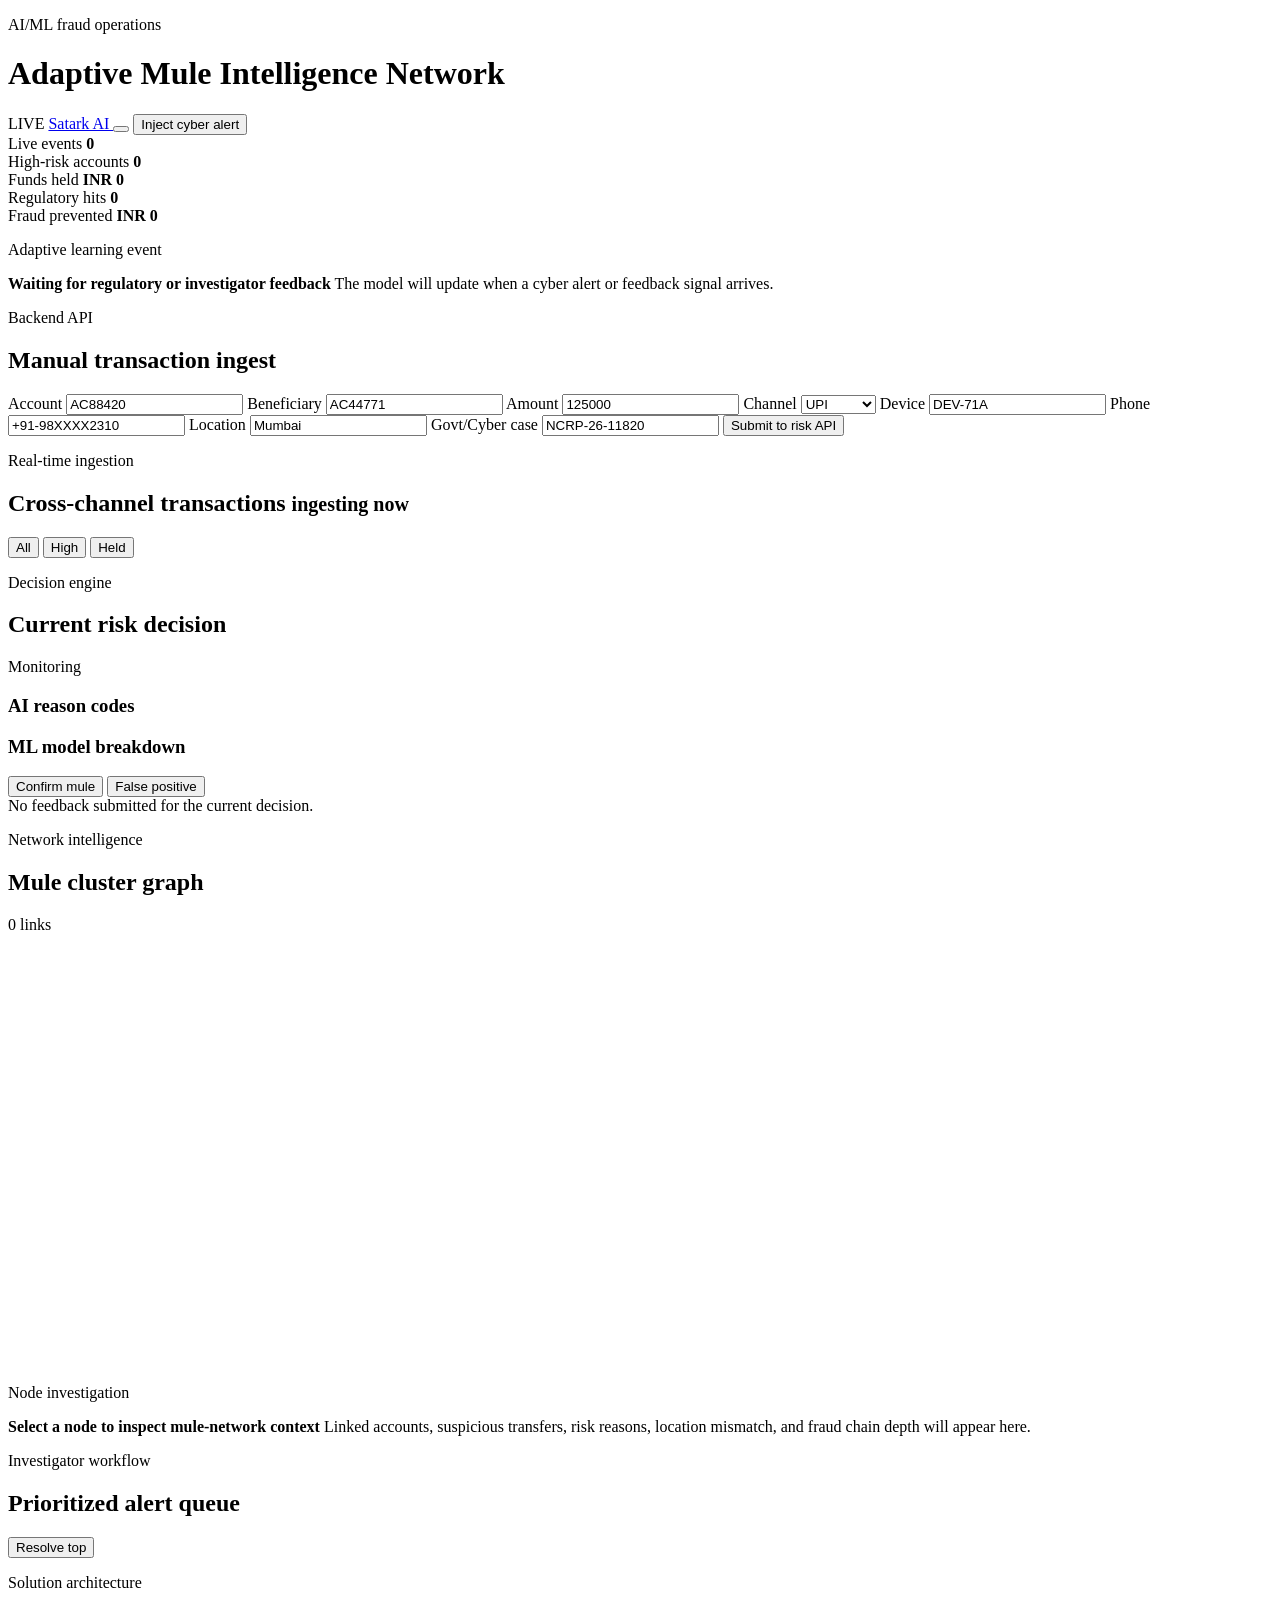
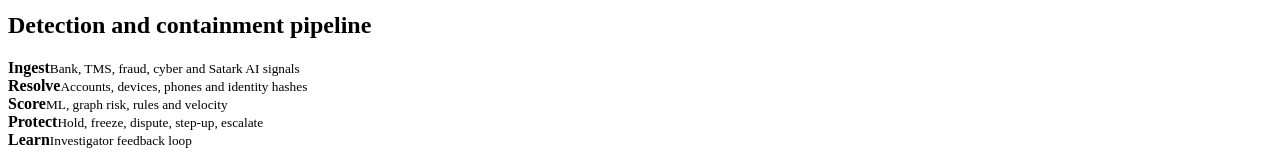
==== frontend/index.html @ d5ab748f "chatbot widget change" ====
<!doctype html>
<html lang="en">
  <head>
    <meta charset="utf-8" />
    <meta name="viewport" content="width=device-width, initial-scale=1" />
    <title>Adaptive Mule Intelligence Network</title>
    <link rel="stylesheet" href="styles.css" />
  </head>
  <body>
    <header class="app-header">
      <div>
        <p class="eyebrow">AI/ML fraud operations</p>
        <h1>Adaptive Mule Intelligence Network</h1>
      </div>
      <div class="header-actions">
        <span class="live-pill"><i></i>LIVE</span>
        <a class="text-button" href="selfcheck.html">
          <span data-icon="shield"></span>
          Satark AI
        </a>
        <button id="pauseStream" class="icon-button" title="Pause stream" aria-label="Pause stream">
          <span data-icon="pause"></span>
        </button>
        <button id="seedIncident" class="primary-button">
          <span data-icon="zap"></span>
          Inject cyber alert
        </button>
      </div>
    </header>

    <main class="workspace">
      <section class="metrics-strip" aria-label="Risk metrics">
        <article class="risk-card safe">
          <span>Live events</span>
          <strong id="metricEvents">0</strong>
        </article>
        <article class="risk-card review">
          <span>High-risk accounts</span>
          <strong id="metricAccounts">0</strong>
        </article>
        <article class="risk-card freeze">
          <span>Funds held</span>
          <strong id="metricHeld">INR 0</strong>
        </article>
        <article class="risk-card freeze">
          <span>Regulatory hits</span>
          <strong id="metricRegHits">0</strong>
        </article>
        <article class="risk-card prevented">
          <span>Fraud prevented</span>
          <strong id="metricPrevented">INR 0</strong>
        </article>
      </section>

      <section class="adaptive-ticker" aria-live="polite">
        <div class="pulse-dot"></div>
        <div>
          <p class="eyebrow">Adaptive learning event</p>
          <strong id="learningTitle">Waiting for regulatory or investigator feedback</strong>
          <span id="learningDetail">The model will update when a cyber alert or feedback signal arrives.</span>
        </div>
      </section>

      <section class="operations-grid">
        <div class="panel ingest-panel">
          <div class="panel-heading">
            <div>
              <p class="eyebrow">Backend API</p>
              <h2>Manual transaction ingest</h2>
            </div>
          </div>
          <form id="ingestForm" class="ingest-form">
            <label>
              Account
              <input name="account" value="AC88420" required />
            </label>
            <label>
              Beneficiary
              <input name="beneficiary" value="AC44771" required />
            </label>
            <label>
              Amount
              <input name="amount" type="number" min="1" value="125000" required />
            </label>
            <label>
              Channel
              <select name="channel">
                <option>UPI</option>
                <option>IMPS</option>
                <option>NEFT</option>
                <option>RTGS</option>
                <option>CARD</option>
                <option>WALLET</option>
              </select>
            </label>
            <label>
              Device
              <input name="device" value="DEV-71A" required />
            </label>
            <label>
              Phone
              <input name="phone" value="+91-98XXXX2310" required />
            </label>
            <label>
              Location
              <input name="location" value="Mumbai" required />
            </label>
            <label>
              Govt/Cyber case
              <input name="caseId" value="NCRP-26-11820" />
            </label>
            <button class="primary-button" type="submit">
              <span data-icon="database"></span>
              Submit to risk API
            </button>
          </form>
        </div>

        <div class="panel stream-panel">
          <div class="panel-heading">
            <div>
              <p class="eyebrow">Real-time ingestion</p>
              <h2>Cross-channel transactions <small id="feedPulse">ingesting now</small></h2>
            </div>
            <div class="segmented" role="tablist" aria-label="Event filters">
              <button class="active" data-filter="all">All</button>
              <button data-filter="high">High</button>
              <button data-filter="held">Held</button>
            </div>
          </div>
          <div id="transactionList" class="transaction-list" aria-live="polite"></div>
        </div>

        <div class="panel risk-panel">
          <div class="panel-heading">
            <div>
              <p class="eyebrow">Decision engine</p>
              <h2>Current risk decision</h2>
            </div>
            <span id="decisionBadge" class="status-badge neutral">Monitoring</span>
          </div>
          <div id="decisionDetail" class="decision-detail"></div>
          <div class="reason-box">
            <h3>AI reason codes</h3>
            <ul id="reasonCodes"></ul>
          </div>
          <div class="reason-box">
            <h3>ML model breakdown</h3>
            <div id="modelBreakdown" class="model-breakdown"></div>
          </div>
          <div class="feedback-actions">
            <button id="confirmMule" class="text-button">
              <span data-icon="check"></span>
              Confirm mule
            </button>
            <button id="falsePositive" class="text-button">False positive</button>
          </div>
          <div id="feedbackStatus" class="feedback-status" aria-live="polite">No feedback submitted for the current decision.</div>
        </div>

        <div class="panel graph-panel">
          <div class="panel-heading">
            <div>
              <p class="eyebrow">Network intelligence</p>
              <h2>Mule cluster graph</h2>
            </div>
            <span id="clusterCount" class="status-badge">0 links</span>
          </div>
          <canvas id="networkCanvas" width="720" height="430" aria-label="Mule account graph"></canvas>
          <div id="graphTooltip" class="graph-tooltip" hidden></div>
          <div id="graphInspector" class="graph-inspector">
            <p class="eyebrow">Node investigation</p>
            <strong>Select a node to inspect mule-network context</strong>
            <span>Linked accounts, suspicious transfers, risk reasons, location mismatch, and fraud chain depth will appear here.</span>
          </div>
        </div>

        <div class="panel queue-panel">
          <div class="panel-heading">
            <div>
              <p class="eyebrow">Investigator workflow</p>
              <h2>Prioritized alert queue</h2>
            </div>
            <button id="resolveTop" class="text-button">
              <span data-icon="check"></span>
              Resolve top
            </button>
          </div>
          <div id="alertQueue" class="alert-queue"></div>
        </div>
      </section>

      <section class="panel architecture-panel">
        <div class="panel-heading">
          <div>
            <p class="eyebrow">Solution architecture</p>
            <h2>Detection and containment pipeline</h2>
          </div>
        </div>
          <div class="pipeline">
          <div><span data-icon="database"></span><strong>Ingest</strong><small>Bank, TMS, fraud, cyber and Satark AI signals</small></div>
          <div><span data-icon="link"></span><strong>Resolve</strong><small>Accounts, devices, phones and identity hashes</small></div>
          <div><span data-icon="activity"></span><strong>Score</strong><small>ML, graph risk, rules and velocity</small></div>
          <div><span data-icon="shield"></span><strong>Protect</strong><small>Hold, freeze, dispute, step-up, escalate</small></div>
          <div><span data-icon="refresh"></span><strong>Learn</strong><small>Investigator feedback loop</small></div>
        </div>
      </section>
    </main>

    <script src="app.js"></script>
    <!-- InsightBot Widget -->
<script src="https://insightbot.insightfultechnologies.com/widget.js"
  data-bot-id="1bf6ba675374ac9b90f389fc226d36a58d6cc7051ad54cf0f70125125778a4b3"
  data-color="hsl(199 89% 48%)"
  data-position="bottom-right"
  async>
</script>
  </body>
</html>
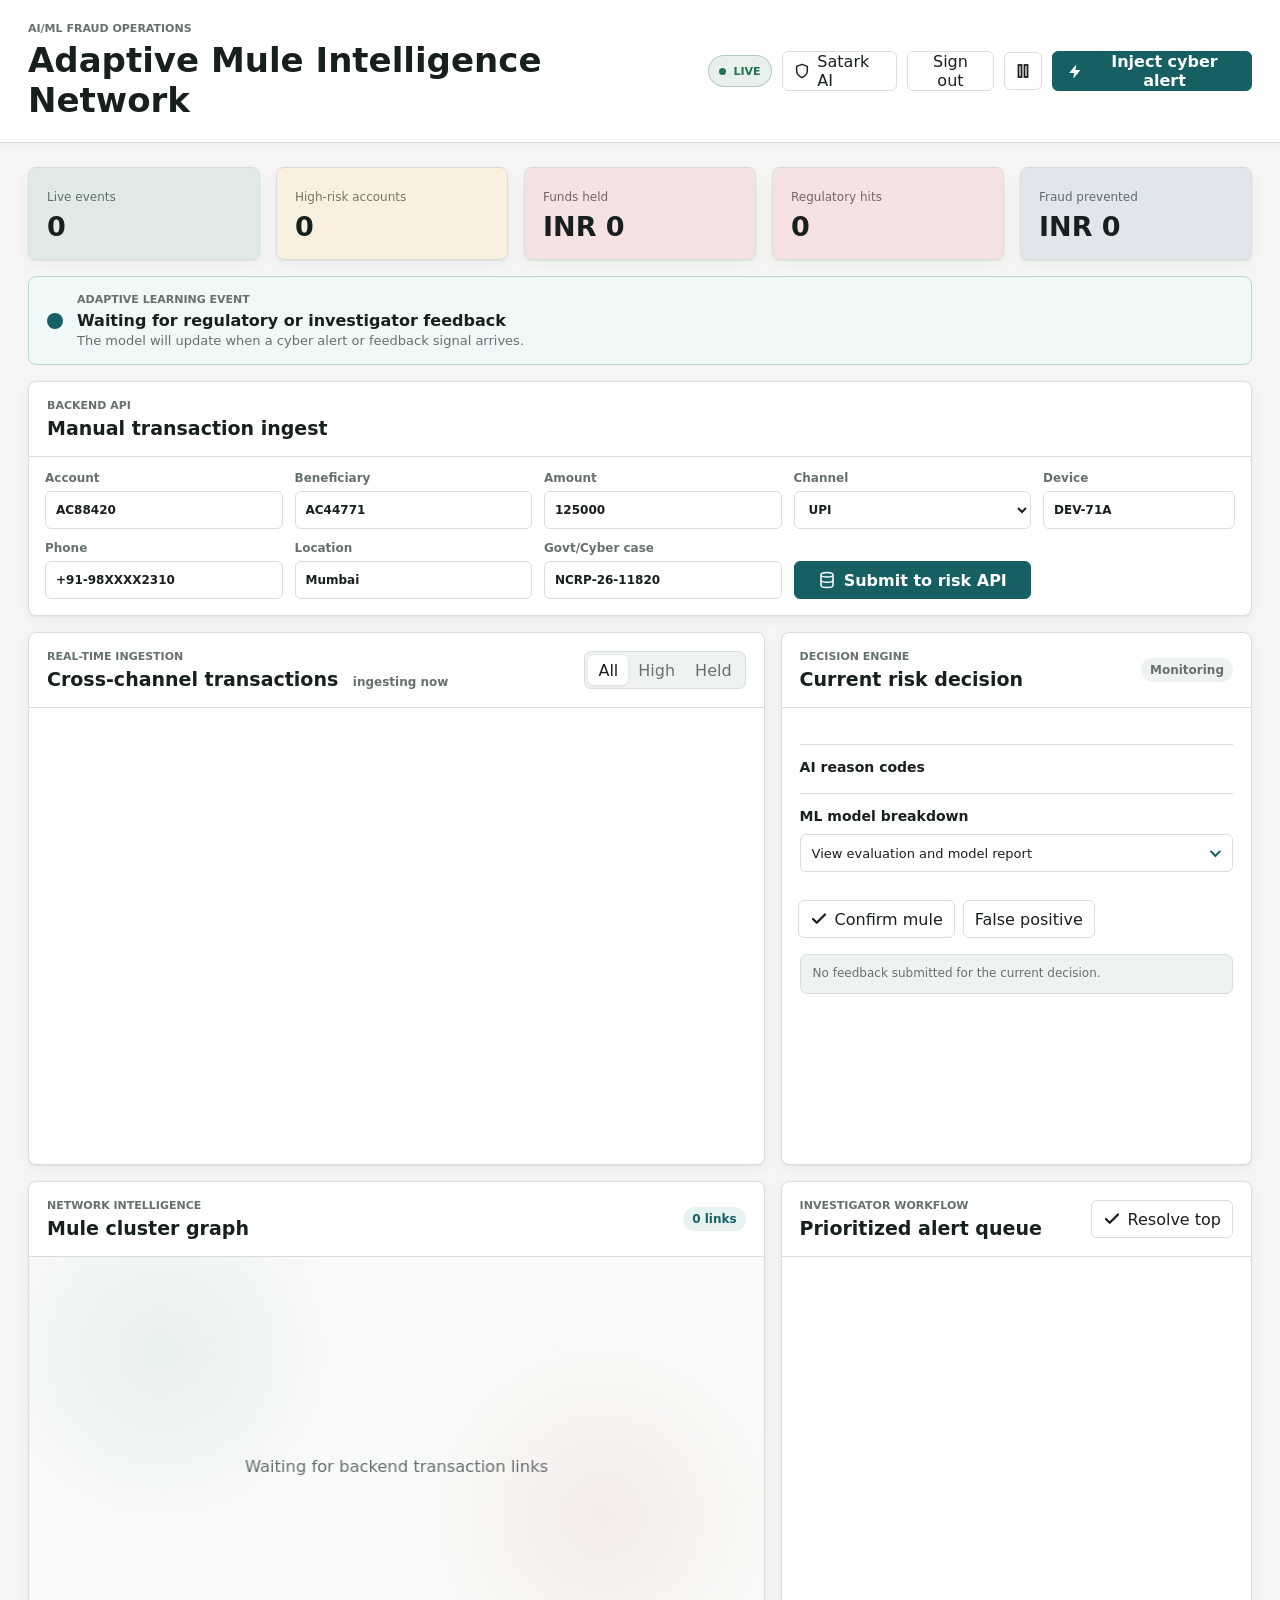
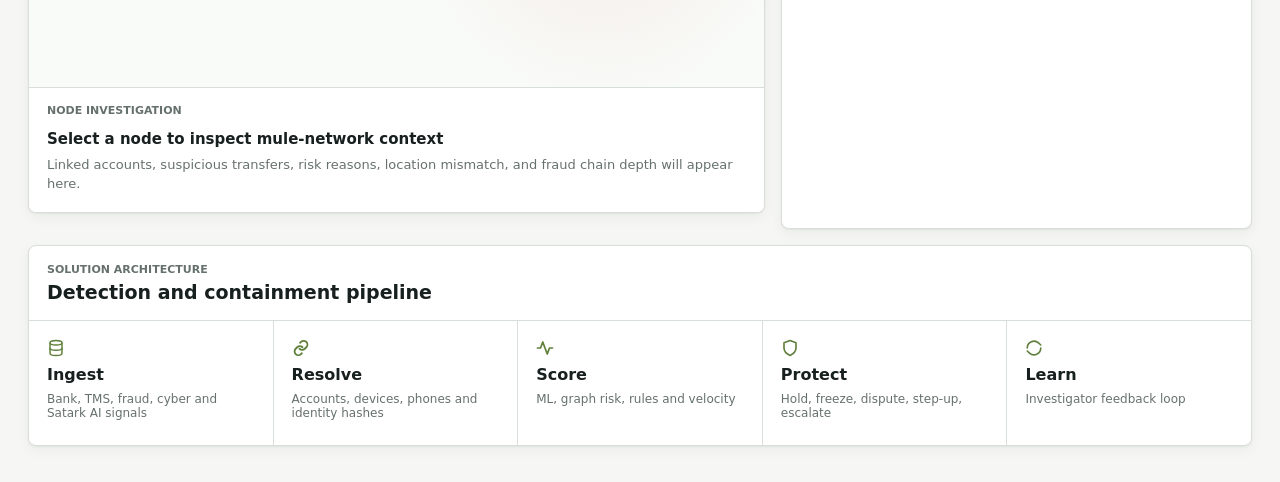
==== commit cddc62f3: "Commit backend and frontend changes" ====
--- a/frontend/index.html
+++ b/frontend/index.html
@@ -18,6 +18,7 @@
           <span data-icon="shield"></span>
           Satark AI
         </a>
+        <button id="signOut" class="text-button" type="button">Sign out</button>
         <button id="pauseStream" class="icon-button" title="Pause stream" aria-label="Pause stream">
           <span data-icon="pause"></span>
         </button>
@@ -146,6 +147,13 @@
           </div>
           <div class="reason-box">
             <h3>ML model breakdown</h3>
+            <details id="modelReportDetails" class="model-report-details">
+              <summary>
+                <span>View evaluation and model report</span>
+                <span class="model-report-caret" aria-hidden="true"></span>
+              </summary>
+              <div id="modelReportContent" class="model-report-content" aria-live="polite"></div>
+            </details>
             <div id="modelBreakdown" class="model-breakdown"></div>
           </div>
           <div class="feedback-actions">
--- a/frontend/styles.css
+++ b/frontend/styles.css
@@ -0,0 +1,2842 @@
+:root {
+  color-scheme: light;
+  --bg: #f6f7f4;
+  --surface: #ffffff;
+  --surface-soft: #eef3f0;
+  --ink: #18201f;
+  --muted: #66716d;
+  --line: #d8ded9;
+  --brand: #166064;
+  --brand-2: #5f7f3b;
+  --danger: #b73535;
+  --danger-strong: #a92828;
+  --warning: #b36b16;
+  --success: #24714d;
+  --hold: #2c4f7f;
+  --shadow-sm: 0 1px 2px rgba(24, 32, 31, 0.06), 0 4px 14px rgba(24, 32, 31, 0.05);
+  --shadow-md: 0 3px 8px rgba(24, 32, 31, 0.08), 0 12px 28px rgba(24, 32, 31, 0.07);
+  --space: 16px;
+  font-family: Inter, ui-sans-serif, system-ui, -apple-system, BlinkMacSystemFont, "Segoe UI", sans-serif;
+}
+
+* {
+  box-sizing: border-box;
+}
+
+body {
+  margin: 0;
+  min-height: 100vh;
+  background: var(--bg);
+  color: var(--ink);
+}
+
+button {
+  font: inherit;
+}
+
+a {
+  text-decoration: none;
+}
+
+.app-header {
+  display: flex;
+  align-items: center;
+  justify-content: space-between;
+  gap: 20px;
+  padding: 22px 28px;
+  border-bottom: 1px solid var(--line);
+  background: rgba(255, 255, 255, 0.92);
+  box-shadow: 0 1px 10px rgba(24, 32, 31, 0.04);
+  position: sticky;
+  top: 0;
+  z-index: 10;
+}
+
+.eyebrow {
+  margin: 0 0 5px;
+  color: var(--muted);
+  font-size: 11px;
+  font-weight: 700;
+  letter-spacing: 0;
+  text-transform: uppercase;
+}
+
+h1,
+h2,
+h3 {
+  margin: 0;
+  letter-spacing: 0;
+}
+
+h1 {
+  font-size: clamp(24px, 4vw, 34px);
+}
+
+h2 {
+  font-size: 19px;
+  font-weight: 800;
+}
+
+h2 small {
+  color: var(--muted);
+  font-size: 12px;
+  font-weight: 700;
+  margin-left: 8px;
+}
+
+h3 {
+  font-size: 14px;
+}
+
+.header-actions,
+.panel-heading,
+.segmented,
+.text-button,
+.primary-button {
+  display: flex;
+  align-items: center;
+}
+
+.header-actions {
+  gap: 10px;
+}
+
+.live-pill {
+  display: inline-flex;
+  align-items: center;
+  gap: 7px;
+  min-height: 32px;
+  border: 1px solid rgba(36, 113, 77, 0.28);
+  border-radius: 999px;
+  padding: 0 10px;
+  color: var(--success);
+  background: rgba(36, 113, 77, 0.1);
+  font-size: 11px;
+  font-weight: 900;
+}
+
+.live-pill i {
+  width: 7px;
+  height: 7px;
+  border-radius: 50%;
+  background: var(--success);
+  box-shadow: 0 0 0 0 rgba(36, 113, 77, 0.45);
+  animation: liveBlink 1.25s ease-out infinite;
+}
+
+.primary-button,
+.text-button,
+.icon-button,
+.segmented button {
+  border: 1px solid var(--line);
+  background: var(--surface);
+  color: var(--ink);
+  border-radius: 6px;
+  min-height: 38px;
+  cursor: pointer;
+}
+
+.primary-button {
+  gap: 8px;
+  padding: 0 14px;
+  background: var(--brand);
+  border-color: var(--brand);
+  color: #fff;
+  font-weight: 700;
+}
+
+.text-button {
+  gap: 7px;
+  padding: 0 11px;
+}
+
+.model-report-details {
+  margin: 10px 0;
+}
+
+.model-report-details summary {
+  display: flex;
+  align-items: center;
+  justify-content: space-between;
+  min-height: 38px;
+  padding: 0 11px;
+  color: var(--ink);
+  border: 1px solid var(--line);
+  border-radius: 6px;
+  background: var(--surface);
+  cursor: pointer;
+  font-size: 13px;
+  list-style: none;
+}
+
+.model-report-details summary::-webkit-details-marker {
+  display: none;
+}
+
+.model-report-details[open] summary {
+  border-color: rgba(22, 96, 100, 0.4);
+  background: var(--surface-soft);
+}
+
+.model-report-caret {
+  width: 8px;
+  height: 8px;
+  margin-right: 3px;
+  border-right: 2px solid var(--brand);
+  border-bottom: 2px solid var(--brand);
+  transform: rotate(45deg) translateY(-2px);
+  transition: transform 160ms ease;
+}
+
+.model-report-details[open] .model-report-caret {
+  transform: rotate(225deg) translate(-2px, -2px);
+}
+
+.model-report-content {
+  padding: 12px;
+  color: var(--muted);
+  border: 1px solid var(--line);
+  border-top: 0;
+  border-radius: 0 0 6px 6px;
+  background: #fbfcfb;
+  font-size: 12px;
+  line-height: 1.5;
+}
+
+.model-report-content p {
+  margin: 10px 0 0;
+}
+
+.model-report-content p:first-child {
+  margin-top: 0;
+}
+
+.model-report-metrics {
+  display: grid;
+  grid-template-columns: repeat(4, minmax(0, 1fr));
+  gap: 8px;
+}
+
+.model-report-metrics div {
+  padding: 8px;
+  border: 1px solid var(--line);
+  border-radius: 5px;
+  background: var(--surface);
+}
+
+.model-report-metrics span,
+.model-report-metrics strong {
+  display: block;
+}
+
+.model-report-metrics span {
+  color: var(--muted);
+  font-size: 10px;
+}
+
+.model-report-metrics strong {
+  margin-top: 3px;
+  color: var(--ink);
+  font-size: 14px;
+}
+
+.model-report-note {
+  color: #805d24;
+}
+
+.icon-button {
+  width: 40px;
+  display: grid;
+  place-items: center;
+}
+
+[data-icon] {
+  width: 18px;
+  height: 18px;
+  display: inline-block;
+  background: currentColor;
+  mask-size: contain;
+  mask-repeat: no-repeat;
+  mask-position: center;
+}
+
+[data-icon="pause"] { mask-image: url("data:image/svg+xml,%3Csvg xmlns='http://www.w3.org/2000/svg' viewBox='0 0 24 24' fill='none' stroke='black' stroke-width='2.4' stroke-linecap='round'%3E%3Crect x='6' y='4' width='4' height='16'/%3E%3Crect x='14' y='4' width='4' height='16'/%3E%3C/svg%3E"); }
+[data-icon="play"] { mask-image: url("data:image/svg+xml,%3Csvg xmlns='http://www.w3.org/2000/svg' viewBox='0 0 24 24' fill='black'%3E%3Cpath d='M8 5v14l11-7z'/%3E%3C/svg%3E"); }
+[data-icon="zap"] { mask-image: url("data:image/svg+xml,%3Csvg xmlns='http://www.w3.org/2000/svg' viewBox='0 0 24 24' fill='black'%3E%3Cpath d='M13 2 3 14h7l-1 8 10-12h-7z'/%3E%3C/svg%3E"); }
+[data-icon="check"] { mask-image: url("data:image/svg+xml,%3Csvg xmlns='http://www.w3.org/2000/svg' viewBox='0 0 24 24' fill='none' stroke='black' stroke-width='3' stroke-linecap='round' stroke-linejoin='round'%3E%3Cpath d='m20 6-11 11-5-5'/%3E%3C/svg%3E"); }
+[data-icon="database"] { mask-image: url("data:image/svg+xml,%3Csvg xmlns='http://www.w3.org/2000/svg' viewBox='0 0 24 24' fill='none' stroke='black' stroke-width='2'%3E%3Cellipse cx='12' cy='5' rx='8' ry='3'/%3E%3Cpath d='M4 5v14c0 1.7 3.6 3 8 3s8-1.3 8-3V5'/%3E%3Cpath d='M4 12c0 1.7 3.6 3 8 3s8-1.3 8-3'/%3E%3C/svg%3E"); }
+[data-icon="link"] { mask-image: url("data:image/svg+xml,%3Csvg xmlns='http://www.w3.org/2000/svg' viewBox='0 0 24 24' fill='none' stroke='black' stroke-width='2.4' stroke-linecap='round'%3E%3Cpath d='M10 13a5 5 0 0 0 7.1 0l2-2a5 5 0 0 0-7.1-7.1l-1.1 1.1'/%3E%3Cpath d='M14 11a5 5 0 0 0-7.1 0l-2 2A5 5 0 0 0 12 20.1l1.1-1.1'/%3E%3C/svg%3E"); }
+[data-icon="activity"] { mask-image: url("data:image/svg+xml,%3Csvg xmlns='http://www.w3.org/2000/svg' viewBox='0 0 24 24' fill='none' stroke='black' stroke-width='2.3' stroke-linecap='round' stroke-linejoin='round'%3E%3Cpath d='M22 12h-4l-3 8-6-16-3 8H2'/%3E%3C/svg%3E"); }
+[data-icon="shield"] { mask-image: url("data:image/svg+xml,%3Csvg xmlns='http://www.w3.org/2000/svg' viewBox='0 0 24 24' fill='none' stroke='black' stroke-width='2.2' stroke-linejoin='round'%3E%3Cpath d='M12 22s8-4 8-10V5l-8-3-8 3v7c0 6 8 10 8 10z'/%3E%3C/svg%3E"); }
+[data-icon="refresh"] { mask-image: url("data:image/svg+xml,%3Csvg xmlns='http://www.w3.org/2000/svg' viewBox='0 0 24 24' fill='none' stroke='black' stroke-width='2.2' stroke-linecap='round' stroke-linejoin='round'%3E%3Cpath d='M21 12a9 9 0 0 1-15 6.7L3 16'/%3E%3Cpath d='M3 12a9 9 0 0 1 15-6.7L21 8'/%3E%3C/svg%3E"); }
+[data-icon="mic"] { mask-image: url("data:image/svg+xml,%3Csvg xmlns='http://www.w3.org/2000/svg' viewBox='0 0 24 24' fill='none' stroke='black' stroke-width='2.4' stroke-linecap='round' stroke-linejoin='round'%3E%3Cpath d='M12 2a3 3 0 0 0-3 3v7a3 3 0 0 0 6 0V5a3 3 0 0 0-3-3Z'/%3E%3Cpath d='M19 10v2a7 7 0 0 1-14 0v-2'/%3E%3Cpath d='M12 19v3'/%3E%3C/svg%3E"); }
+[data-icon="volume"] { mask-image: url("data:image/svg+xml,%3Csvg xmlns='http://www.w3.org/2000/svg' viewBox='0 0 24 24' fill='none' stroke='black' stroke-width='2.3' stroke-linecap='round' stroke-linejoin='round'%3E%3Cpath d='M11 5 6 9H3v6h3l5 4V5Z'/%3E%3Cpath d='M15.5 8.5a5 5 0 0 1 0 7'/%3E%3Cpath d='M18.5 5.5a9 9 0 0 1 0 13'/%3E%3C/svg%3E"); }
+[data-icon="upload"] { mask-image: url("data:image/svg+xml,%3Csvg xmlns='http://www.w3.org/2000/svg' viewBox='0 0 24 24' fill='none' stroke='black' stroke-width='2.3' stroke-linecap='round' stroke-linejoin='round'%3E%3Cpath d='M12 16V4'/%3E%3Cpath d='m7 9 5-5 5 5'/%3E%3Cpath d='M20 16.5V20H4v-3.5'/%3E%3C/svg%3E"); }
+
+.workspace {
+  padding: 24px 28px 36px;
+}
+
+.metrics-strip {
+  display: grid;
+  grid-template-columns: repeat(5, minmax(0, 1fr));
+  gap: var(--space);
+  margin-bottom: var(--space);
+}
+
+.metrics-strip article,
+.panel {
+  background: var(--surface);
+  border: 1px solid var(--line);
+  border-radius: 8px;
+  box-shadow: var(--shadow-sm);
+  transition: transform 160ms ease, box-shadow 160ms ease, border-color 160ms ease;
+}
+
+.metrics-strip article {
+  position: relative;
+  padding: 18px;
+  overflow: hidden;
+}
+
+.metrics-strip article:hover,
+.panel:hover {
+  transform: translateY(-1px);
+  box-shadow: var(--shadow-md);
+}
+
+.risk-card::before {
+  content: "";
+  position: absolute;
+  inset: 0;
+  opacity: 0.14;
+  pointer-events: none;
+}
+
+.risk-card.safe::before {
+  background: #24714d;
+}
+
+.risk-card.review::before {
+  background: #d89823;
+}
+
+.risk-card.freeze::before {
+  background: #b73535;
+}
+
+.risk-card.prevented::before {
+  background: #2c4f7f;
+}
+
+.risk-card.learning::before {
+  background: #166064;
+}
+
+.risk-card.freeze,
+.risk-card.prevented {
+  animation: riskPulse 2.4s ease-in-out infinite;
+}
+
+.metrics-strip span,
+.item-meta,
+.alert-meta,
+small {
+  color: var(--muted);
+  font-size: 12px;
+}
+
+.metrics-strip strong {
+  position: relative;
+  display: block;
+  margin-top: 8px;
+  font-size: 27px;
+  line-height: 1.05;
+}
+
+.adaptive-ticker {
+  display: flex;
+  align-items: center;
+  gap: 14px;
+  margin-bottom: var(--space);
+  padding: 16px 18px;
+  border: 1px solid #b9d5d1;
+  border-radius: 8px;
+  background: #eff9f7;
+  box-shadow: 0 0 0 0 rgba(22, 96, 100, 0.24);
+  animation: fraudPulse 2s ease-in-out infinite;
+}
+
+.adaptive-ticker strong,
+.adaptive-ticker span {
+  display: block;
+}
+
+.adaptive-ticker span {
+  color: var(--muted);
+  font-size: 13px;
+  margin-top: 3px;
+}
+
+.pulse-dot {
+  width: 16px;
+  height: 16px;
+  border-radius: 50%;
+  background: var(--brand);
+  box-shadow: 0 0 0 0 rgba(22, 96, 100, 0.5);
+  animation: dotPulse 1.25s ease-out infinite;
+  flex: 0 0 auto;
+}
+
+.operations-grid {
+  display: grid;
+  grid-template-columns: minmax(320px, 1.25fr) minmax(300px, 0.8fr);
+  gap: var(--space);
+}
+
+.ingest-panel {
+  grid-column: 1 / -1;
+}
+
+.ingest-form,
+.identity-form {
+  display: grid;
+}
+
+.ingest-form {
+  grid-template-columns: repeat(4, minmax(0, 1fr)) auto;
+  gap: 12px;
+  align-items: end;
+  padding: 14px 16px 16px;
+}
+
+.ingest-form label,
+.identity-form label {
+  color: var(--muted);
+  display: grid;
+  gap: 6px;
+  font-size: 12px;
+  font-weight: 700;
+}
+
+.ingest-form input,
+.ingest-form select,
+.identity-form input {
+  width: 100%;
+  min-height: 38px;
+  border: 1px solid var(--line);
+  border-radius: 6px;
+  background: #fff;
+  color: var(--ink);
+  font: inherit;
+  padding: 0 10px;
+}
+
+.ingest-form button {
+  justify-content: center;
+  white-space: nowrap;
+}
+
+.identity-form {
+  grid-template-columns: 150px minmax(180px, 1fr) minmax(190px, 0.9fr) auto;
+  gap: 12px;
+  align-items: end;
+  padding: 14px 16px 16px;
+}
+
+.identity-type {
+  align-self: end;
+}
+
+.consent-row {
+  grid-template-columns: 18px 1fr;
+  align-items: center;
+  gap: 8px;
+  min-height: 38px;
+  color: var(--ink);
+}
+
+.consent-row input {
+  min-height: auto;
+}
+
+.identity-result {
+  margin: 0 16px 14px;
+  border: 1px solid var(--line);
+  border-radius: 7px;
+  background: var(--surface-soft);
+  padding: 13px;
+}
+
+.identity-result.review {
+  border-color: rgba(179, 107, 22, 0.34);
+  background: rgba(179, 107, 22, 0.08);
+}
+
+.identity-result.urgent {
+  border-color: rgba(169, 40, 40, 0.34);
+  background: rgba(169, 40, 40, 0.08);
+}
+
+.identity-result.clear {
+  border-color: rgba(36, 113, 77, 0.26);
+  background: rgba(36, 113, 77, 0.08);
+}
+
+.identity-result strong,
+.identity-result span {
+  display: block;
+}
+
+.identity-result span,
+.identity-result li span,
+.identity-history-item span {
+  color: var(--muted);
+  font-size: 12px;
+  line-height: 1.45;
+}
+
+.identity-result ul {
+  margin: 10px 0 0;
+  padding-left: 18px;
+}
+
+.identity-result li + li {
+  margin-top: 8px;
+}
+
+.identity-history {
+  display: grid;
+  grid-template-columns: repeat(2, minmax(0, 1fr));
+  gap: 8px;
+  padding: 0 16px 16px;
+}
+
+.identity-history-item {
+  border: 1px solid var(--line);
+  border-radius: 7px;
+  background: #fff;
+  padding: 10px;
+}
+
+.identity-history-item.review {
+  border-color: rgba(179, 107, 22, 0.28);
+}
+
+.identity-history-item.urgent {
+  border-color: rgba(169, 40, 40, 0.32);
+}
+
+.selfcheck-page {
+  background:
+    linear-gradient(180deg, #f8faf7 0, #eef5f2 100%);
+  font-size: 18px;
+}
+
+.selfcheck-header {
+  position: static;
+}
+
+.selfcheck-shell {
+  width: min(1180px, calc(100% - 32px));
+  margin: 0 auto;
+  padding: 24px 0 40px;
+}
+
+.selfcheck-intro {
+  display: grid;
+  grid-template-columns: minmax(0, 1fr) minmax(260px, 0.45fr);
+  gap: 24px;
+  align-items: end;
+  margin-bottom: 18px;
+}
+
+.selfcheck-intro h2 {
+  max-width: 760px;
+  font-size: clamp(28px, 5vw, 46px);
+  line-height: 1.05;
+}
+
+.selfcheck-intro p {
+  max-width: 720px;
+  color: var(--muted);
+  font-size: 18px;
+  line-height: 1.6;
+}
+
+.language-picker {
+  display: flex;
+  align-items: center;
+  gap: 8px;
+  color: var(--muted);
+  font-size: 13px;
+  font-weight: 800;
+}
+
+.language-picker select {
+  min-height: 42px;
+  border: 1px solid var(--line);
+  border-radius: 6px;
+  background: #fff;
+  color: var(--ink);
+  font: inherit;
+  padding: 0 10px;
+}
+
+.selfcheck-trust-strip {
+  display: grid;
+  gap: 8px;
+}
+
+.selfcheck-trust-strip span {
+  display: flex;
+  justify-content: space-between;
+  gap: 14px;
+  border: 1px solid var(--line);
+  border-radius: 7px;
+  background: #fff;
+  color: var(--muted);
+  padding: 12px 14px;
+  font-size: 15px;
+}
+
+.selfcheck-trust-strip strong {
+  color: var(--ink);
+}
+
+.selfcheck-grid {
+  display: grid;
+  grid-template-columns: minmax(0, 1fr);
+  gap: var(--space);
+  max-width: 820px;
+  margin: 0 auto;
+}
+
+.voice-panel {
+  display: flex;
+  align-items: center;
+  justify-content: space-between;
+  gap: 16px;
+  padding: 18px;
+  margin-bottom: var(--space);
+  background: #fff;
+}
+
+.voice-copy {
+  display: grid;
+  gap: 5px;
+}
+
+.voice-copy span {
+  color: var(--muted);
+  font-size: 16px;
+  line-height: 1.45;
+}
+
+.voice-actions {
+  display: flex;
+  gap: 10px;
+  flex-wrap: wrap;
+}
+
+.voice-button {
+  display: inline-flex;
+  align-items: center;
+  justify-content: center;
+  gap: 10px;
+  min-height: 56px;
+  border: 1px solid var(--danger-strong);
+  border-radius: 8px;
+  background: var(--danger-strong);
+  color: #fff;
+  cursor: pointer;
+  font: inherit;
+  font-weight: 900;
+  padding: 0 20px;
+}
+
+.voice-button.listening {
+  animation: blinkSeverity 1s steps(2, jump-none) infinite;
+}
+
+.large-touch {
+  min-height: 56px;
+  font-weight: 800;
+}
+
+.selfcheck-form {
+  display: grid;
+  gap: 16px;
+  padding: 20px;
+}
+
+.selfcheck-form label {
+  color: var(--muted);
+  display: grid;
+  gap: 7px;
+  font-size: 16px;
+  font-weight: 800;
+}
+
+.selfcheck-form input {
+  width: 100%;
+  min-height: 58px;
+  border: 1px solid var(--line);
+  border-radius: 6px;
+  background: #fff;
+  color: var(--ink);
+  font: inherit;
+  padding: 0 14px;
+  font-size: 22px;
+}
+
+.selfcheck-form .primary-button {
+  justify-content: center;
+  min-height: 58px;
+  font-size: 19px;
+}
+
+.selfcheck-result {
+  min-height: 210px;
+  margin: 18px;
+  display: grid;
+  align-content: center;
+  gap: 8px;
+}
+
+.next-steps {
+  margin: 0 18px 18px;
+  border: 1px solid var(--line);
+  border-radius: 7px;
+  background: #fff;
+  padding: 15px;
+}
+
+.next-steps.review {
+  border-color: rgba(179, 107, 22, 0.34);
+}
+
+.next-steps.urgent {
+  border-color: rgba(169, 40, 40, 0.34);
+}
+
+.next-steps strong,
+.next-steps span {
+  display: block;
+}
+
+.next-steps span {
+  color: var(--muted);
+  font-size: 16px;
+  line-height: 1.45;
+  margin-top: 4px;
+}
+
+.selfcheck-history {
+  grid-template-columns: 1fr;
+  padding: 18px;
+}
+
+.guidance-list {
+  display: grid;
+  gap: 1px;
+  background: var(--line);
+}
+
+.guidance-list article {
+  display: grid;
+  grid-template-columns: 24px 1fr;
+  gap: 12px;
+  background: #fff;
+  padding: 16px 18px;
+}
+
+.guidance-list [data-icon] {
+  color: var(--brand);
+}
+
+.guidance-list p {
+  color: var(--muted);
+  font-size: 16px;
+  line-height: 1.45;
+  margin: 4px 0 0;
+}
+
+.report-contacts {
+  display: grid;
+  gap: 8px;
+  margin-top: 12px;
+}
+
+.report-contacts li {
+  line-height: 1.4;
+}
+
+.satark-page {
+  --satark-bg: #f7fbfd;
+  --satark-blue: #2d7fb8;
+  --satark-blue-soft: #e8f4fb;
+  --satark-green: #2f8f68;
+  --satark-green-soft: #e9f8ef;
+  --satark-ink: #17313b;
+  --satark-muted: #5f7680;
+  --satark-line: #d8e8ef;
+  background: var(--satark-bg);
+  color: var(--satark-ink);
+  font-family: "Segoe UI", Arial, "Noto Sans", sans-serif;
+}
+
+.satark-header {
+  display: grid;
+  grid-template-columns: 1fr auto 1fr;
+  align-items: center;
+  gap: 16px;
+  width: min(1080px, calc(100% - 32px));
+  margin: 0 auto;
+  padding: 10px 0 0;
+}
+
+.satark-brand {
+  grid-column: 2;
+  text-align: center;
+}
+
+.satark-header h1 {
+  font-size: clamp(32px, 6vw, 50px);
+  font-weight: 650;
+  letter-spacing: 0;
+}
+
+.satark-header-actions {
+  display: flex;
+  align-items: center;
+  gap: 12px;
+  flex-wrap: wrap;
+  grid-column: 3;
+  justify-self: end;
+}
+
+.satark-status,
+.satark-inline-status {
+  display: inline-flex;
+  align-items: center;
+  width: fit-content;
+  min-height: 34px;
+  border-radius: 999px;
+  background: var(--satark-green-soft);
+  color: var(--satark-green);
+  font-size: 13px;
+  font-weight: 900;
+  padding: 0 12px;
+}
+
+.satark-status.danger,
+.satark-inline-status.danger {
+  background: #fff0f0;
+  color: #b04444;
+}
+
+.satark-inline-status.watch {
+  background: #fff5df;
+  color: #9b6817;
+}
+
+.satark-shell {
+  width: min(1080px, calc(100% - 24px));
+  margin: 0 auto;
+  padding: 0 0 36px;
+}
+
+.satark-detection {
+  min-height: calc(100svh - 80px);
+  display: grid;
+  align-content: start;
+  gap: 14px;
+  padding: 8px 0 30px;
+}
+
+.satark-hero-copy {
+  max-width: 760px;
+  margin: 0 auto;
+  text-align: center;
+}
+
+.satark-page .eyebrow {
+  font-weight: 700;
+}
+
+.satark-page strong,
+.satark-page h2,
+.satark-page label {
+  letter-spacing: 0;
+}
+
+.satark-hero-copy h2 {
+  font-size: clamp(22px, 4vw, 34px);
+  line-height: 1.18;
+  font-weight: 650;
+}
+
+.satark-hero-copy p {
+  color: var(--satark-muted);
+  font-size: 18px;
+  line-height: 1.55;
+  margin: 14px auto 0;
+  max-width: 650px;
+}
+
+.satark-search-card,
+.satark-result-card,
+.satark-accordion,
+.satark-recommendation,
+.satark-upload-section,
+.satark-help,
+.satark-voice-card {
+  border: 1px solid var(--satark-line);
+  border-radius: 18px;
+  background: rgba(255, 255, 255, 0.96);
+  box-shadow: 0 14px 40px rgba(45, 127, 184, 0.08);
+}
+
+.satark-search-card {
+  display: grid;
+  gap: 18px;
+  width: min(720px, 100%);
+  margin: 0 auto;
+  padding: clamp(18px, 4vw, 30px);
+}
+
+.satark-tabs {
+  display: grid;
+  grid-template-columns: 1fr 1fr;
+  gap: 8px;
+  padding: 6px;
+  border-radius: 14px;
+  background: var(--satark-blue-soft);
+}
+
+.satark-tabs button {
+  min-height: 52px;
+  border: 0;
+  border-radius: 10px;
+  background: transparent;
+  color: var(--satark-muted);
+  cursor: pointer;
+  font: inherit;
+  font-weight: 700;
+}
+
+.satark-tabs button.active {
+  background: #fff;
+  color: var(--satark-blue);
+  box-shadow: 0 4px 18px rgba(45, 127, 184, 0.12);
+}
+
+.satark-input-label {
+  display: grid;
+  gap: 8px;
+  color: var(--satark-muted);
+  font-size: 16px;
+  font-weight: 700;
+}
+
+.satark-input-label input {
+  width: 100%;
+  min-height: 68px;
+  border: 2px solid var(--satark-line);
+  border-radius: 16px;
+  background: #fff;
+  color: var(--satark-ink);
+  font: inherit;
+  font-size: clamp(22px, 6vw, 32px);
+  font-weight: 800;
+  text-align: center;
+  padding: 0 16px;
+}
+
+.satark-input-label input:focus {
+  outline: 4px solid rgba(45, 127, 184, 0.15);
+  border-color: var(--satark-blue);
+}
+
+.satark-consent {
+  display: grid;
+  grid-template-columns: 24px 1fr;
+  gap: 10px;
+  align-items: start;
+  color: var(--satark-muted);
+  font-size: 15px;
+  line-height: 1.45;
+}
+
+.satark-consent input {
+  width: 22px;
+  height: 22px;
+  margin-top: 1px;
+}
+
+.satark-primary,
+.satark-voice-button,
+.satark-soft-button {
+  display: inline-flex;
+  align-items: center;
+  justify-content: center;
+  gap: 10px;
+  min-height: 62px;
+  border-radius: 16px;
+  cursor: pointer;
+  font: inherit;
+  font-size: 18px;
+  font-weight: 700;
+  padding: 0 20px;
+}
+
+.satark-primary {
+  border: 1px solid var(--satark-blue);
+  background: var(--satark-blue);
+  color: #fff;
+}
+
+.satark-soft-button,
+.satark-voice-button {
+  border: 1px solid var(--satark-line);
+  background: var(--satark-blue-soft);
+  color: var(--satark-blue);
+}
+
+.satark-microcopy {
+  margin: 0;
+  color: var(--satark-green);
+  font-size: 14px;
+  font-weight: 800;
+  text-align: center;
+}
+
+.satark-voice-card {
+  width: min(720px, 100%);
+  margin: 0 auto;
+  display: flex;
+  align-items: center;
+  justify-content: space-between;
+  gap: 14px;
+  padding: 16px;
+}
+
+.satark-voice-card strong,
+.satark-voice-card span {
+  display: block;
+}
+
+.satark-voice-card span {
+  color: var(--satark-muted);
+  font-size: 15px;
+  line-height: 1.4;
+  margin-top: 3px;
+}
+
+.satark-result-section {
+  display: grid;
+  gap: 14px;
+  width: min(720px, 100%);
+  margin: 0 auto 26px;
+  scroll-margin-top: 20px;
+}
+
+.satark-result-card {
+  display: grid;
+  grid-template-columns: 170px 1fr;
+  gap: 22px;
+  align-items: center;
+  padding: clamp(18px, 4vw, 28px);
+}
+
+.satark-score-ring {
+  --score: 0;
+  width: 150px;
+  aspect-ratio: 1;
+  border-radius: 50%;
+  display: grid;
+  place-items: center;
+  text-align: center;
+  background:
+    radial-gradient(circle at center, #fff 58%, transparent 60%),
+    conic-gradient(var(--ring-color, var(--satark-green)) calc(var(--score) * 1%), #edf3f6 0);
+}
+
+.satark-score-ring strong {
+  display: block;
+  font-size: 34px;
+  line-height: 1;
+}
+
+.satark-score-ring small {
+  color: var(--satark-muted);
+  font-size: 15px;
+  font-weight: 900;
+}
+
+.satark-score-ring span {
+  display: block;
+  color: var(--satark-muted);
+  font-size: 12px;
+  font-weight: 900;
+  margin-top: 5px;
+  text-transform: uppercase;
+}
+
+.satark-score-ring.safe {
+  --ring-color: var(--satark-green);
+}
+
+.satark-score-ring.watch {
+  --ring-color: #d99a2b;
+}
+
+.satark-score-ring.danger {
+  --ring-color: #d45b5b;
+}
+
+.satark-result-copy h2 {
+  font-size: clamp(23px, 5vw, 34px);
+  line-height: 1.12;
+  margin-top: 10px;
+}
+
+.satark-result-copy p,
+.satark-match-list span {
+  color: var(--satark-muted);
+  font-size: 17px;
+  line-height: 1.5;
+}
+
+.satark-risk-badge {
+  display: inline-flex;
+  width: fit-content;
+  border-radius: 999px;
+  padding: 7px 12px;
+  font-size: 13px;
+  font-weight: 950;
+}
+
+.satark-risk-badge.safe {
+  background: var(--satark-green-soft);
+  color: var(--satark-green);
+}
+
+.satark-risk-badge.watch {
+  background: #fff5df;
+  color: #9b6817;
+}
+
+.satark-risk-badge.danger {
+  background: #fff0f0;
+  color: #b04444;
+}
+
+.satark-accordion {
+  padding: 0;
+  overflow: hidden;
+}
+
+.satark-accordion summary {
+  cursor: pointer;
+  min-height: 58px;
+  display: flex;
+  align-items: center;
+  padding: 0 18px;
+  color: var(--satark-ink);
+  font-weight: 900;
+}
+
+.satark-accordion ul {
+  margin: 0;
+  padding: 0 22px 18px 40px;
+  color: var(--satark-muted);
+  line-height: 1.7;
+}
+
+.satark-recommendation {
+  padding: 18px;
+}
+
+.satark-recommendation strong {
+  display: block;
+  font-size: 18px;
+}
+
+.satark-recommendation span {
+  display: block;
+  color: var(--satark-muted);
+  font-size: 16px;
+  line-height: 1.5;
+  margin-top: 5px;
+}
+
+.satark-upload-section,
+.satark-help {
+  width: min(720px, 100%);
+  margin: 0 auto 18px;
+  padding: clamp(18px, 4vw, 24px);
+}
+
+.satark-upload-section h2,
+.satark-help h2 {
+  font-size: 25px;
+}
+
+.satark-upload-section p {
+  color: var(--satark-muted);
+  line-height: 1.5;
+}
+
+.satark-upload-grid {
+  display: grid;
+  grid-template-columns: 1fr 1fr;
+  gap: 12px;
+  margin-top: 14px;
+}
+
+.satark-upload-box {
+  min-height: 160px;
+  border: 2px dashed #abd4e8;
+  border-radius: 18px;
+  display: grid;
+  place-items: center;
+  align-content: center;
+  gap: 7px;
+  color: var(--satark-blue);
+  background: #fbfdff;
+  text-align: center;
+  cursor: pointer;
+  padding: 16px;
+}
+
+.satark-upload-box input {
+  display: none;
+}
+
+.satark-upload-box [data-icon] {
+  width: 34px;
+  height: 34px;
+}
+
+.satark-upload-box small {
+  color: var(--satark-muted);
+  font-size: 13px;
+}
+
+.satark-help-list {
+  display: grid;
+  gap: 10px;
+}
+
+.satark-help-list article {
+  border-radius: 14px;
+  background: var(--satark-green-soft);
+  padding: 14px;
+}
+
+.satark-help-list p {
+  color: var(--satark-muted);
+  line-height: 1.45;
+  margin: 5px 0 0;
+}
+
+@media (max-width: 720px) {
+  .satark-header,
+  .satark-header-actions,
+  .satark-voice-card {
+    align-items: stretch;
+    flex-direction: column;
+  }
+
+  .satark-header {
+    display: grid;
+    grid-template-columns: 1fr;
+  }
+
+  .satark-brand,
+  .satark-header-actions {
+    grid-column: auto;
+    justify-self: stretch;
+    text-align: center;
+  }
+
+  .satark-detection {
+    min-height: auto;
+    padding-top: 12px;
+  }
+
+  .satark-result-card {
+    grid-template-columns: 1fr;
+    justify-items: center;
+    text-align: center;
+  }
+
+  .satark-upload-grid {
+    grid-template-columns: 1fr;
+  }
+
+  .language-picker,
+  .language-picker select,
+  .satark-primary,
+  .satark-voice-button,
+  .satark-soft-button {
+    width: 100%;
+  }
+}
+
+.panel {
+  min-width: 0;
+  overflow: hidden;
+}
+
+.panel-heading {
+  justify-content: space-between;
+  gap: 12px;
+  padding: 17px 18px;
+  border-bottom: 1px solid var(--line);
+}
+
+.segmented {
+  padding: 3px;
+  border: 1px solid var(--line);
+  border-radius: 7px;
+  background: var(--surface-soft);
+}
+
+.segmented button {
+  min-height: 30px;
+  padding: 0 10px;
+  border: 0;
+  background: transparent;
+  color: var(--muted);
+}
+
+.segmented button.active {
+  background: var(--surface);
+  color: var(--ink);
+  box-shadow: 0 1px 3px rgba(0, 0, 0, 0.08);
+}
+
+.transaction-list,
+.alert-queue {
+  display: grid;
+  gap: 10px;
+  padding: 14px;
+  max-height: 456px;
+  overflow: auto;
+  scroll-behavior: smooth;
+}
+
+.stream-panel {
+  display: flex;
+  flex-direction: column;
+}
+
+.stream-panel .transaction-list {
+  flex: 1 1 auto;
+  min-height: 456px;
+  max-height: none;
+}
+
+.transaction-item,
+.alert-item {
+  border: 1px solid var(--line);
+  border-radius: 7px;
+  padding: 12px;
+  background: #fff;
+  box-shadow: 0 1px 5px rgba(24, 32, 31, 0.04);
+  transition: transform 160ms ease, border-color 160ms ease, box-shadow 160ms ease;
+}
+
+.transaction-item {
+  position: relative;
+  animation: transactionFlow 420ms ease-out both;
+}
+
+.transaction-item:first-child {
+  box-shadow: 0 0 0 1px rgba(22, 96, 100, 0.1), var(--shadow-sm);
+}
+
+.transaction-item:hover,
+.alert-item:hover {
+  transform: translateY(-1px);
+  border-color: #c6d0ca;
+  box-shadow: var(--shadow-sm);
+}
+
+.transaction-item::before {
+  content: "";
+  position: absolute;
+  left: 0;
+  top: 0;
+  bottom: 0;
+  width: 4px;
+  background: var(--success);
+}
+
+.transaction-item.risk-review::before {
+  background: var(--warning);
+}
+
+.transaction-item.risk-freeze::before {
+  background: var(--danger-strong);
+  animation: blinkSeverity 1s steps(2, jump-none) infinite;
+}
+
+.transaction-item.risk-freeze {
+  border-color: rgba(169, 40, 40, 0.38);
+  box-shadow: 0 0 0 1px rgba(169, 40, 40, 0.08), var(--shadow-sm);
+}
+
+.transaction-item.risk-review {
+  border-color: rgba(179, 107, 22, 0.34);
+}
+
+.item-top,
+.alert-top {
+  display: flex;
+  align-items: start;
+  justify-content: space-between;
+  gap: 10px;
+}
+
+.channel {
+  font-weight: 800;
+  color: var(--brand);
+}
+
+.amount {
+  font-weight: 800;
+}
+
+.risk-chip {
+  display: inline-flex;
+  align-items: center;
+  min-height: 22px;
+  border-radius: 999px;
+  padding: 2px 8px;
+  font-size: 11px;
+  font-weight: 800;
+  margin-left: 8px;
+  vertical-align: 1px;
+}
+
+.risk-chip.safe {
+  color: var(--success);
+  background: rgba(36, 113, 77, 0.12);
+}
+
+.risk-chip.review {
+  color: var(--warning);
+  background: rgba(179, 107, 22, 0.14);
+}
+
+.risk-chip.freeze {
+  color: var(--danger-strong);
+  background: rgba(169, 40, 40, 0.12);
+}
+
+.risk-meter {
+  height: 7px;
+  margin-top: 10px;
+  border-radius: 999px;
+  background: var(--surface-soft);
+  overflow: hidden;
+}
+
+.risk-meter span {
+  display: block;
+  height: 100%;
+  background: var(--success);
+}
+
+.risk-meter span.medium {
+  background: var(--warning);
+}
+
+.risk-meter span.high {
+  background: var(--danger);
+}
+
+.status-badge {
+  white-space: nowrap;
+  border-radius: 999px;
+  padding: 5px 9px;
+  color: var(--brand);
+  background: #e7f3f1;
+  font-size: 12px;
+  font-weight: 800;
+}
+
+.status-badge.high,
+.status-badge.block {
+  color: #fff;
+  background: var(--danger-strong);
+  animation: blinkSeverity 1s steps(2, jump-none) infinite;
+}
+
+.status-badge.hold {
+  color: #fff;
+  background: var(--hold);
+  animation: alertGlow 1.8s ease-in-out infinite;
+}
+
+.status-badge.medium {
+  color: #fff;
+  background: var(--warning);
+}
+
+.status-badge.neutral {
+  color: var(--muted);
+  background: var(--surface-soft);
+}
+
+.decision-detail {
+  padding: 18px;
+  display: grid;
+  grid-template-columns: repeat(2, minmax(0, 1fr));
+  gap: 12px;
+}
+
+.detail-cell {
+  border: 1px solid var(--line);
+  border-radius: 7px;
+  padding: 12px;
+  background: var(--surface-soft);
+}
+
+.detail-cell span {
+  display: block;
+  color: var(--muted);
+  font-size: 12px;
+  margin-bottom: 4px;
+}
+
+.detail-cell strong {
+  font-size: 16px;
+  overflow-wrap: anywhere;
+}
+
+.reason-box {
+  margin: 0 18px 18px;
+  border-top: 1px solid var(--line);
+  padding-top: 14px;
+}
+
+.reason-box ul {
+  margin: 10px 0 0;
+  padding-left: 18px;
+  color: var(--muted);
+  line-height: 1.55;
+}
+
+.model-breakdown {
+  display: grid;
+  grid-template-columns: repeat(2, minmax(0, 1fr));
+  gap: 10px;
+  margin-top: 10px;
+}
+
+.model-chip {
+  border: 1px solid var(--line);
+  border-radius: 7px;
+  background: var(--surface-soft);
+  padding: 10px;
+}
+
+.model-chip span {
+  display: block;
+  color: var(--muted);
+  font-size: 11px;
+}
+
+.model-chip strong {
+  display: block;
+  margin-top: 3px;
+  font-size: 14px;
+  line-height: 1.25;
+  overflow-wrap: anywhere;
+}
+
+.feedback-actions {
+  display: flex;
+  gap: 8px;
+  padding: 0 16px 16px;
+  flex-wrap: wrap;
+}
+
+.feedback-actions .text-button {
+  transition: transform 140ms ease, box-shadow 180ms ease, border-color 180ms ease, background 180ms ease;
+}
+
+.feedback-actions .text-button:active {
+  transform: translateY(1px);
+}
+
+.feedback-actions .text-button.loading {
+  color: var(--muted);
+  background: var(--surface-soft);
+  cursor: wait;
+}
+
+.feedback-actions .text-button.success {
+  border-color: rgba(36, 113, 77, 0.35);
+  background: rgba(36, 113, 77, 0.1);
+  color: var(--success);
+  box-shadow: 0 0 0 3px rgba(36, 113, 77, 0.09);
+}
+
+#falsePositive.success {
+  border-color: rgba(179, 107, 22, 0.35);
+  background: rgba(179, 107, 22, 0.1);
+  color: var(--warning);
+  box-shadow: 0 0 0 3px rgba(179, 107, 22, 0.09);
+}
+
+.feedback-status {
+  margin: 0 18px 18px;
+  border: 1px solid var(--line);
+  border-radius: 7px;
+  background: var(--surface-soft);
+  color: var(--muted);
+  font-size: 12px;
+  line-height: 1.45;
+  padding: 10px 12px;
+  overflow-wrap: anywhere;
+  transition: border-color 180ms ease, background 180ms ease, color 180ms ease;
+}
+
+.feedback-status.success {
+  border-color: rgba(36, 113, 77, 0.28);
+  background: rgba(36, 113, 77, 0.09);
+  color: var(--success);
+}
+
+.feedback-status.review {
+  border-color: rgba(179, 107, 22, 0.28);
+  background: rgba(179, 107, 22, 0.09);
+  color: var(--warning);
+}
+
+.graph-panel {
+  grid-column: 1;
+}
+
+.queue-panel {
+  grid-column: 2;
+  grid-row: span 2;
+}
+
+canvas {
+  display: block;
+  width: 100%;
+  height: 430px;
+  cursor: pointer;
+  background:
+    radial-gradient(circle at 18% 22%, rgba(36, 113, 77, 0.08), transparent 28%),
+    radial-gradient(circle at 78% 60%, rgba(183, 53, 53, 0.08), transparent 30%),
+    #f9fbf8;
+}
+
+.graph-panel {
+  position: relative;
+}
+
+.graph-tooltip {
+  position: absolute;
+  z-index: 4;
+  max-width: 260px;
+  border: 1px solid rgba(22, 96, 100, 0.2);
+  border-radius: 7px;
+  background: rgba(255, 255, 255, 0.96);
+  box-shadow: var(--shadow-md);
+  padding: 10px;
+  color: var(--ink);
+  font-size: 12px;
+  pointer-events: none;
+}
+
+.graph-tooltip strong {
+  display: block;
+  margin-bottom: 4px;
+}
+
+.graph-tooltip span {
+  display: block;
+  color: var(--muted);
+  line-height: 1.35;
+}
+
+.graph-inspector {
+  border-top: 1px solid var(--line);
+  padding: 16px 18px 18px;
+  display: grid;
+  gap: 8px;
+  background: #fff;
+}
+
+.graph-inspector strong {
+  font-size: 15px;
+}
+
+.graph-inspector span,
+.graph-inspector li {
+  color: var(--muted);
+  font-size: 13px;
+  line-height: 1.45;
+}
+
+.graph-inspector ul {
+  margin: 2px 0 0;
+  padding-left: 18px;
+}
+
+.architecture-panel {
+  margin-top: var(--space);
+}
+
+.pipeline {
+  display: grid;
+  grid-template-columns: repeat(5, minmax(0, 1fr));
+  gap: 1px;
+  background: var(--line);
+}
+
+.pipeline div {
+  min-height: 124px;
+  padding: 18px;
+  background: #fff;
+  display: grid;
+  align-content: start;
+  gap: 8px;
+}
+
+.pipeline [data-icon] {
+  color: var(--brand-2);
+}
+
+.pipeline strong,
+.pipeline small {
+  display: block;
+}
+
+@media (max-width: 980px) {
+  .metrics-strip,
+  .operations-grid,
+  .pipeline,
+  .ingest-form,
+  .selfcheck-intro,
+  .identity-form,
+  .identity-history {
+    grid-template-columns: 1fr 1fr;
+  }
+
+  .graph-panel,
+  .queue-panel,
+  .selfcheck-card,
+  .selfcheck-result-panel,
+  .selfcheck-history-panel,
+  .selfcheck-info-panel {
+    grid-column: auto;
+    grid-row: auto;
+  }
+}
+
+@media (max-width: 820px) {
+  .voice-panel,
+  .selfcheck-header .header-actions {
+    align-items: stretch;
+    flex-direction: column;
+  }
+
+  .voice-actions,
+  .voice-button,
+  .large-touch,
+  .language-picker,
+  .language-picker select {
+    width: 100%;
+  }
+}
+
+@keyframes transactionFlow {
+  from {
+    opacity: 0;
+    transform: translateX(-14px);
+  }
+  to {
+    opacity: 1;
+    transform: translateX(0);
+  }
+}
+
+@keyframes alertSlideIn {
+  from {
+    opacity: 0;
+    transform: translateY(7px);
+  }
+  to {
+    opacity: 1;
+    transform: translateY(0);
+  }
+}
+
+.alert-item {
+  animation: alertSlideIn 260ms ease-out both;
+}
+
+.alert-item:first-child {
+  border-color: rgba(183, 53, 53, 0.28);
+  background: linear-gradient(90deg, rgba(183, 53, 53, 0.055), #fff 34%);
+}
+
+@keyframes blinkSeverity {
+  50% {
+    filter: brightness(1.35);
+    box-shadow: 0 0 0 3px rgba(183, 53, 53, 0.16);
+  }
+}
+
+@keyframes alertGlow {
+  50% {
+    box-shadow: 0 0 0 3px rgba(44, 79, 127, 0.16);
+  }
+}
+
+@keyframes fraudPulse {
+  50% {
+    box-shadow: 0 0 0 5px rgba(22, 96, 100, 0.1);
+  }
+}
+
+@keyframes dotPulse {
+  70% {
+    box-shadow: 0 0 0 12px rgba(22, 96, 100, 0);
+  }
+  100% {
+    box-shadow: 0 0 0 0 rgba(22, 96, 100, 0);
+  }
+}
+
+@keyframes riskPulse {
+  50% {
+    transform: translateY(-1px);
+  }
+}
+
+@keyframes liveBlink {
+  70% {
+    box-shadow: 0 0 0 9px rgba(36, 113, 77, 0);
+  }
+  100% {
+    box-shadow: 0 0 0 0 rgba(36, 113, 77, 0);
+  }
+}
+
+@keyframes ingestionFlash {
+  50% {
+    color: var(--brand);
+  }
+}
+
+.feed-active {
+  animation: ingestionFlash 700ms ease;
+}
+
+@media (max-width: 680px) {
+  .app-header,
+  .panel-heading {
+    align-items: stretch;
+    flex-direction: column;
+  }
+
+  .workspace,
+  .app-header {
+    padding-left: 14px;
+    padding-right: 14px;
+  }
+
+  .metrics-strip,
+  .operations-grid,
+    .pipeline,
+    .decision-detail,
+    .ingest-form,
+    .selfcheck-intro,
+    .identity-form,
+    .identity-history,
+    .model-breakdown {
+    grid-template-columns: 1fr;
+  }
+
+  .header-actions {
+    justify-content: space-between;
+  }
+}
+
+/* Satark AI consumer page refresh. Scoped to Page 2 only. */
+.satark-page {
+  --satark-bg: #eef7fb;
+  --satark-ink: #102a34;
+  --satark-muted: #5a7078;
+  --satark-line: #d7e8ee;
+  --satark-blue: #166a9f;
+  --satark-blue-strong: #0f557f;
+  --satark-blue-soft: #e6f4fb;
+  --satark-green: #16835f;
+  --satark-green-soft: #e8f8ef;
+  --satark-gold: #b97712;
+  --satark-red: #b33f45;
+  --satark-shadow: 0 22px 60px rgba(19, 81, 112, 0.14);
+  min-height: 100vh;
+  background:
+    radial-gradient(circle at 12% 4%, rgba(60, 174, 209, 0.18), transparent 32%),
+    radial-gradient(circle at 92% 20%, rgba(38, 171, 119, 0.15), transparent 30%),
+    linear-gradient(180deg, #f8fcff 0%, #eef7fb 48%, #f7fbf8 100%);
+  color: var(--satark-ink);
+  font-family: Aptos, "Segoe UI Variable", "Segoe UI", "Noto Sans", Arial, sans-serif;
+  font-size: 17px;
+  font-weight: 450;
+}
+
+.satark-page::before {
+  content: "";
+  position: fixed;
+  inset: 0;
+  pointer-events: none;
+  background-image:
+    linear-gradient(rgba(22, 106, 159, 0.05) 1px, transparent 1px),
+    linear-gradient(90deg, rgba(22, 106, 159, 0.05) 1px, transparent 1px);
+  background-size: 44px 44px;
+  mask-image: linear-gradient(180deg, rgba(0, 0, 0, 0.6), transparent 64%);
+}
+
+.satark-header {
+  position: sticky;
+  top: 0;
+  z-index: 20;
+  display: flex;
+  align-items: center;
+  justify-content: space-between;
+  gap: 16px;
+  width: min(1180px, calc(100% - 32px));
+  margin: 0 auto;
+  padding: 14px 0;
+  backdrop-filter: blur(14px);
+}
+
+.satark-back-link,
+.satark-secure-pill {
+  display: inline-flex;
+  align-items: center;
+  gap: 10px;
+  min-height: 44px;
+  border: 1px solid rgba(255, 255, 255, 0.7);
+  border-radius: 999px;
+  background: rgba(255, 255, 255, 0.78);
+  box-shadow: 0 10px 30px rgba(19, 81, 112, 0.1);
+  color: var(--satark-ink);
+  font-weight: 650;
+  padding: 0 16px;
+}
+
+.satark-back-link [data-icon],
+.satark-secure-pill [data-icon] {
+  color: var(--satark-green);
+}
+
+.satark-header-actions {
+  display: flex;
+  align-items: center;
+  justify-content: flex-end;
+  gap: 12px;
+  flex-wrap: wrap;
+}
+
+.satark-page .language-picker {
+  min-height: 44px;
+  border: 1px solid rgba(255, 255, 255, 0.7);
+  border-radius: 999px;
+  background: rgba(255, 255, 255, 0.82);
+  box-shadow: 0 10px 30px rgba(19, 81, 112, 0.1);
+  color: var(--satark-muted);
+  font-weight: 650;
+  padding: 0 8px 0 14px;
+}
+
+.satark-page .language-picker select {
+  min-width: 126px;
+  min-height: 34px;
+  border: 0;
+  border-radius: 999px;
+  background: #fff;
+  color: var(--satark-ink);
+  font-weight: 650;
+}
+
+.satark-shell {
+  position: relative;
+  width: min(1180px, calc(100% - 32px));
+  margin: 0 auto;
+  padding: 18px 0 46px;
+}
+
+.satark-detection {
+  display: grid;
+  align-content: start;
+  gap: 28px;
+  min-height: auto;
+  padding: 18px 0 26px;
+}
+
+.satark-hero-copy {
+  max-width: 880px;
+  margin: 0 auto;
+  text-align: center;
+}
+
+.satark-page .eyebrow {
+  color: var(--satark-blue);
+  font-size: 12px;
+  font-weight: 700;
+  letter-spacing: 0.04em;
+}
+
+.satark-hero-copy h1 {
+  margin-top: 8px;
+  font-size: clamp(46px, 9vw, 88px);
+  line-height: 0.95;
+  font-weight: 760;
+  color: var(--satark-ink);
+}
+
+.satark-hero-copy h2 {
+  max-width: 790px;
+  margin: 18px auto 0;
+  font-size: clamp(24px, 4.2vw, 42px);
+  line-height: 1.12;
+  font-weight: 650;
+  color: #173846;
+}
+
+.satark-hero-copy p:not(.eyebrow) {
+  max-width: 660px;
+  margin: 14px auto 0;
+  color: var(--satark-muted);
+  font-size: clamp(16px, 2vw, 20px);
+  line-height: 1.55;
+}
+
+.satark-service-grid {
+  display: grid;
+  grid-template-columns: minmax(0, 1.25fr) minmax(300px, 0.75fr);
+  gap: 18px;
+  align-items: stretch;
+  width: min(980px, 100%);
+  margin: 0 auto;
+}
+
+.satark-search-card,
+.satark-assist-panel,
+.satark-result-card,
+.satark-accordion,
+.satark-recommendation,
+.satark-help {
+  border: 1px solid rgba(255, 255, 255, 0.78);
+  border-radius: 24px;
+  background: rgba(255, 255, 255, 0.88);
+  box-shadow: var(--satark-shadow);
+  backdrop-filter: blur(18px);
+}
+
+.satark-search-card {
+  display: grid;
+  gap: 18px;
+  width: 100%;
+  margin: 0;
+  padding: clamp(20px, 3.2vw, 34px);
+}
+
+.satark-card-heading {
+  display: flex;
+  align-items: center;
+  justify-content: space-between;
+  gap: 12px;
+  color: var(--satark-muted);
+  font-size: 13px;
+  font-weight: 650;
+}
+
+.satark-inline-status {
+  display: inline-flex;
+  align-items: center;
+  min-height: 34px;
+  border-radius: 999px;
+  background: var(--satark-green-soft);
+  color: var(--satark-green);
+  font-size: 13px;
+  font-weight: 700;
+  padding: 0 13px;
+}
+
+.satark-inline-status.danger {
+  background: #fff0f1;
+  color: var(--satark-red);
+}
+
+.satark-inline-status.watch {
+  background: #fff7e6;
+  color: var(--satark-gold);
+}
+
+.satark-tabs {
+  display: grid;
+  grid-template-columns: 1fr 1fr;
+  gap: 8px;
+  padding: 7px;
+  border: 1px solid var(--satark-line);
+  border-radius: 18px;
+  background: linear-gradient(180deg, #e9f6fc, #f3fbff);
+}
+
+.satark-tabs button {
+  min-height: 56px;
+  border: 0;
+  border-radius: 13px;
+  background: transparent;
+  color: var(--satark-muted);
+  cursor: pointer;
+  font: inherit;
+  font-size: 18px;
+  font-weight: 650;
+  transition: transform 160ms ease, box-shadow 160ms ease, background 160ms ease;
+}
+
+.satark-tabs button:hover {
+  transform: translateY(-1px);
+}
+
+.satark-tabs button.active {
+  background: #fff;
+  color: var(--satark-blue);
+  box-shadow: 0 10px 25px rgba(22, 106, 159, 0.14);
+}
+
+.satark-input-label {
+  display: grid;
+  gap: 9px;
+  color: var(--satark-muted);
+  font-size: 16px;
+  font-weight: 650;
+}
+
+.satark-input-label input {
+  width: 100%;
+  min-height: 74px;
+  border: 2px solid #cfe5ee;
+  border-radius: 20px;
+  background: #fbfdff;
+  color: var(--satark-ink);
+  font: inherit;
+  font-size: clamp(24px, 5vw, 34px);
+  font-weight: 700;
+  text-align: center;
+  padding: 0 18px;
+  box-shadow: inset 0 1px 0 rgba(255, 255, 255, 0.9);
+  transition: border-color 160ms ease, box-shadow 160ms ease, transform 160ms ease;
+}
+
+.satark-input-label input:focus {
+  outline: 0;
+  border-color: var(--satark-blue);
+  box-shadow: 0 0 0 5px rgba(22, 106, 159, 0.13);
+  transform: translateY(-1px);
+}
+
+.satark-consent {
+  display: grid;
+  grid-template-columns: 24px 1fr;
+  gap: 11px;
+  align-items: start;
+  color: var(--satark-muted);
+  font-size: 15px;
+  line-height: 1.45;
+}
+
+.satark-consent input {
+  width: 22px;
+  height: 22px;
+  accent-color: var(--satark-green);
+  margin-top: 1px;
+}
+
+.satark-primary,
+.satark-voice-button,
+.satark-soft-button {
+  display: inline-flex;
+  align-items: center;
+  justify-content: center;
+  gap: 10px;
+  min-height: 64px;
+  border-radius: 18px;
+  cursor: pointer;
+  font: inherit;
+  font-size: 18px;
+  font-weight: 700;
+  padding: 0 22px;
+  transition: transform 160ms ease, box-shadow 160ms ease, filter 160ms ease;
+}
+
+.satark-primary {
+  border: 1px solid var(--satark-blue);
+  background: linear-gradient(135deg, var(--satark-blue), #1b8fbd);
+  color: #fff;
+  box-shadow: 0 16px 34px rgba(22, 106, 159, 0.24);
+}
+
+.satark-primary:hover,
+.satark-voice-button:hover,
+.satark-soft-button:hover {
+  transform: translateY(-2px);
+  filter: brightness(1.02);
+}
+
+.satark-primary:active,
+.satark-voice-button:active,
+.satark-soft-button:active {
+  transform: translateY(0);
+}
+
+.satark-microcopy {
+  display: flex;
+  align-items: center;
+  justify-content: center;
+  gap: 8px;
+  margin: 0;
+  color: var(--satark-green);
+  font-size: 14px;
+  font-weight: 650;
+  text-align: center;
+}
+
+.satark-microcopy::before {
+  content: "";
+  width: 8px;
+  height: 8px;
+  border-radius: 999px;
+  background: var(--satark-green);
+}
+
+.satark-assist-panel {
+  display: grid;
+  align-content: space-between;
+  gap: 18px;
+  padding: clamp(20px, 3vw, 28px);
+}
+
+.satark-assist-top {
+  display: grid;
+  gap: 14px;
+}
+
+.satark-orb {
+  width: 58px;
+  height: 58px;
+  border-radius: 20px;
+  display: grid;
+  place-items: center;
+  color: #fff;
+  background: linear-gradient(135deg, var(--satark-green), #31a8a0);
+  box-shadow: 0 14px 30px rgba(22, 131, 95, 0.22);
+}
+
+.satark-orb[data-icon] {
+  width: 58px;
+  height: 58px;
+  mask-size: 26px;
+}
+
+.satark-assist-panel strong {
+  display: block;
+  font-size: 22px;
+}
+
+.satark-assist-panel span {
+  display: block;
+  color: var(--satark-muted);
+  line-height: 1.45;
+  margin-top: 6px;
+}
+
+.satark-assist-panel .voice-actions {
+  display: grid;
+  grid-template-columns: 1fr;
+  gap: 10px;
+}
+
+.satark-voice-button,
+.satark-soft-button {
+  width: 100%;
+  min-height: 56px;
+}
+
+.satark-voice-button {
+  border: 1px solid var(--satark-green);
+  background: var(--satark-green-soft);
+  color: var(--satark-green);
+}
+
+.satark-voice-button.listening {
+  animation: satarkListen 1.15s ease-in-out infinite;
+}
+
+.satark-soft-button {
+  border: 1px solid var(--satark-line);
+  background: var(--satark-blue-soft);
+  color: var(--satark-blue);
+}
+
+.satark-safety-notes {
+  display: grid;
+  gap: 8px;
+}
+
+.satark-safety-notes span {
+  border-radius: 14px;
+  background: rgba(22, 131, 95, 0.08);
+  color: #2c6b59;
+  font-size: 14px;
+  font-weight: 600;
+  padding: 10px 12px;
+}
+
+.satark-result-section {
+  display: grid;
+  gap: 14px;
+  width: min(980px, 100%);
+  margin: 4px auto 28px;
+  scroll-margin-top: 86px;
+}
+
+.satark-result-card {
+  display: grid;
+  grid-template-columns: 176px 1fr;
+  gap: 26px;
+  align-items: center;
+  padding: clamp(22px, 4vw, 34px);
+}
+
+.satark-score-ring {
+  --score: 0;
+  width: 164px;
+  aspect-ratio: 1;
+  border-radius: 50%;
+  display: grid;
+  place-items: center;
+  text-align: center;
+  background:
+    radial-gradient(circle at center, #fff 56%, transparent 58%),
+    conic-gradient(var(--ring-color, var(--satark-green)) calc(var(--score) * 1%), #e8f0f4 0);
+  box-shadow: inset 0 0 0 1px rgba(255, 255, 255, 0.85), 0 12px 34px rgba(19, 81, 112, 0.12);
+}
+
+.satark-score-ring strong {
+  display: block;
+  font-size: 36px;
+  font-weight: 750;
+  line-height: 1;
+}
+
+.satark-score-ring small {
+  color: var(--satark-muted);
+  font-size: 15px;
+  font-weight: 700;
+}
+
+.satark-score-ring span {
+  display: block;
+  color: var(--satark-muted);
+  font-size: 12px;
+  font-weight: 700;
+  margin-top: 6px;
+  text-transform: uppercase;
+}
+
+.satark-score-ring.safe {
+  --ring-color: var(--satark-green);
+}
+
+.satark-score-ring.watch {
+  --ring-color: var(--satark-gold);
+}
+
+.satark-score-ring.danger {
+  --ring-color: var(--satark-red);
+}
+
+.satark-result-copy h2 {
+  font-size: clamp(24px, 4vw, 36px);
+  line-height: 1.15;
+  margin-top: 10px;
+}
+
+.satark-result-copy p,
+.satark-match-list span {
+  color: var(--satark-muted);
+  font-size: 17px;
+  line-height: 1.5;
+}
+
+.satark-risk-badge {
+  display: inline-flex;
+  width: fit-content;
+  border-radius: 999px;
+  padding: 8px 13px;
+  font-size: 13px;
+  font-weight: 750;
+}
+
+.satark-risk-badge.safe {
+  background: var(--satark-green-soft);
+  color: var(--satark-green);
+}
+
+.satark-risk-badge.watch {
+  background: #fff7e6;
+  color: var(--satark-gold);
+}
+
+.satark-risk-badge.danger {
+  background: #fff0f1;
+  color: var(--satark-red);
+}
+
+.satark-match-list {
+  display: grid;
+  gap: 8px;
+  margin: 14px 0 0;
+  padding: 0;
+  list-style: none;
+}
+
+.satark-match-list li {
+  border: 1px solid var(--satark-line);
+  border-radius: 14px;
+  background: #fbfdff;
+  padding: 12px;
+}
+
+.satark-match-list strong,
+.satark-match-list span {
+  display: block;
+}
+
+.satark-accordion {
+  padding: 0;
+  overflow: hidden;
+}
+
+.satark-accordion summary {
+  cursor: pointer;
+  min-height: 62px;
+  display: flex;
+  align-items: center;
+  padding: 0 22px;
+  color: var(--satark-ink);
+  font-weight: 700;
+}
+
+.satark-accordion ul {
+  margin: 0;
+  padding: 0 24px 22px 44px;
+  color: var(--satark-muted);
+  line-height: 1.75;
+}
+
+.satark-recommendation {
+  padding: 22px;
+  border-left: 6px solid var(--satark-green);
+}
+
+.satark-recommendation.review {
+  border-left-color: var(--satark-gold);
+}
+
+.satark-recommendation.urgent,
+.satark-recommendation.invalid {
+  border-left-color: var(--satark-red);
+}
+
+.satark-recommendation strong {
+  display: block;
+  font-size: 19px;
+}
+
+.satark-recommendation span {
+  display: block;
+  color: var(--satark-muted);
+  font-size: 16px;
+  line-height: 1.5;
+  margin-top: 6px;
+}
+
+.official-portal-link {
+  color: var(--satark-blue);
+  font-weight: 750;
+  text-decoration: underline;
+  text-underline-offset: 2px;
+}
+
+.official-portal-link:hover,
+.official-portal-link:focus-visible {
+  color: var(--satark-green);
+}
+
+.report-contacts {
+  display: grid;
+  gap: 8px;
+  margin: 14px 0 0;
+  padding-left: 18px;
+}
+
+.report-contacts li {
+  color: var(--satark-muted);
+  line-height: 1.45;
+}
+
+.report-contacts strong {
+  color: var(--satark-ink);
+}
+
+.satark-help {
+  display: grid;
+  grid-template-columns: minmax(220px, 0.45fr) 1fr;
+  gap: 18px;
+  align-items: start;
+  width: min(980px, 100%);
+  margin: 0 auto;
+  padding: clamp(20px, 4vw, 28px);
+}
+
+.satark-help h2 {
+  font-size: clamp(25px, 4vw, 34px);
+}
+
+.satark-help-list {
+  display: grid;
+  gap: 12px;
+}
+
+.satark-help-list article {
+  display: grid;
+  grid-template-columns: 38px 1fr;
+  gap: 12px;
+  align-items: start;
+  border: 1px solid var(--satark-line);
+  border-radius: 18px;
+  background: #f8fcff;
+  padding: 16px;
+}
+
+.satark-help-list article [data-icon] {
+  width: 38px;
+  height: 38px;
+  border-radius: 14px;
+  color: var(--satark-blue);
+  background-color: currentColor;
+}
+
+.satark-help-list p {
+  color: var(--satark-muted);
+  line-height: 1.5;
+  margin: 5px 0 0;
+}
+
+@keyframes satarkListen {
+  50% {
+    box-shadow: 0 0 0 8px rgba(22, 131, 95, 0.12);
+  }
+}
+
+@media (max-width: 880px) {
+  .satark-service-grid,
+  .satark-help {
+    grid-template-columns: 1fr;
+  }
+
+  .satark-assist-panel .voice-actions {
+    grid-template-columns: 1fr 1fr;
+  }
+}
+
+@media (max-width: 640px) {
+  .satark-header {
+    position: static;
+    align-items: stretch;
+    flex-direction: column;
+    width: min(100% - 24px, 1180px);
+  }
+
+  .satark-header-actions,
+  .satark-page .language-picker,
+  .satark-page .language-picker select,
+  .satark-back-link,
+  .satark-secure-pill {
+    width: 100%;
+  }
+
+  .satark-header-actions,
+  .satark-page .language-picker,
+  .satark-back-link,
+  .satark-secure-pill {
+    justify-content: center;
+  }
+
+  .satark-shell {
+    width: min(100% - 22px, 1180px);
+    padding-top: 8px;
+  }
+
+  .satark-hero-copy h1 {
+    font-size: clamp(44px, 14vw, 68px);
+  }
+
+  .satark-hero-copy h2 {
+    font-size: clamp(22px, 8vw, 32px);
+  }
+
+  .satark-assist-panel .voice-actions,
+  .satark-result-card {
+    grid-template-columns: 1fr;
+  }
+
+  .satark-result-card {
+    justify-items: center;
+    text-align: center;
+  }
+
+  .satark-score-ring {
+    width: 148px;
+  }
+
+  .satark-input-label input {
+    min-height: 68px;
+  }
+}
+
+.satark-page h1,
+.satark-page h2,
+.satark-page h3,
+.satark-page strong,
+.satark-page button,
+.satark-page input,
+.satark-page select {
+  font-family: Aptos, "Segoe UI Variable", "Segoe UI", "Noto Sans", Arial, sans-serif;
+  letter-spacing: 0;
+}
+
+.satark-page h1,
+.satark-page h2 {
+  text-wrap: balance;
+}
+
+.satark-page p,
+.satark-page span,
+.satark-page li,
+.satark-page label {
+  letter-spacing: 0;
+}
+
+/* Use Windows' native Indic fonts before the Latin UI stack so glyph metrics stay balanced. */
+.satark-page:lang(hi),
+.satark-page:lang(mr) {
+  font-family: "Nirmala UI", "Noto Sans Devanagari", Aptos, "Segoe UI", sans-serif;
+}
+
+.satark-page:lang(ta) {
+  font-family: "Nirmala UI", "Noto Sans Tamil", Aptos, "Segoe UI", sans-serif;
+}
+
+.satark-page:lang(te) {
+  font-family: "Nirmala UI", "Noto Sans Telugu", Aptos, "Segoe UI", sans-serif;
+}
+
+.satark-page:lang(pa) {
+  font-family: Raavi, "Noto Sans Gurmukhi", Aptos, "Segoe UI", sans-serif;
+}
+
+.satark-page:lang(kn) {
+  font-family: Tunga, "Noto Sans Kannada", Aptos, "Segoe UI", sans-serif;
+}
+
+.satark-page:lang(bn) {
+  font-family: "Nirmala UI", "Noto Sans Bengali", Aptos, "Segoe UI", sans-serif;
+}
+
+.satark-page:lang(hi) h1,
+.satark-page:lang(hi) h2,
+.satark-page:lang(hi) h3,
+.satark-page:lang(hi) strong,
+.satark-page:lang(hi) button,
+.satark-page:lang(hi) input,
+.satark-page:lang(hi) select,
+.satark-page:lang(mr) h1,
+.satark-page:lang(mr) h2,
+.satark-page:lang(mr) h3,
+.satark-page:lang(mr) strong,
+.satark-page:lang(mr) button,
+.satark-page:lang(mr) input,
+.satark-page:lang(mr) select {
+  font-family: inherit;
+}
+
+/* Keep the primary self-check surface inside the first viewport on laptop-height displays. */
+@media (min-width: 881px) and (max-height: 780px) {
+  .satark-header {
+    padding: 8px 0;
+  }
+
+  .satark-back-link,
+  .satark-secure-pill,
+  .satark-page .language-picker {
+    min-height: 38px;
+  }
+
+  .satark-page .language-picker select {
+    min-height: 30px;
+  }
+
+  .satark-shell {
+    padding: 0 0 32px;
+  }
+
+  .satark-detection {
+    min-height: calc(100svh - 54px);
+    gap: 12px;
+    padding: 6px 0 14px;
+  }
+
+  .satark-page .eyebrow {
+    margin-bottom: 2px;
+  }
+
+  .satark-hero-copy h1 {
+    margin-top: 2px;
+    font-size: clamp(42px, 5.8vw, 66px);
+  }
+
+  .satark-hero-copy h2 {
+    max-width: 720px;
+    margin-top: 8px;
+    font-size: clamp(22px, 2.8vw, 32px);
+  }
+
+  .satark-page:lang(hi) .satark-hero-copy h1,
+  .satark-page:lang(mr) .satark-hero-copy h1 {
+    font-size: clamp(40px, 5.2vw, 58px);
+  }
+
+  .satark-page:lang(hi) .satark-hero-copy h2,
+  .satark-page:lang(mr) .satark-hero-copy h2 {
+    max-width: 760px;
+    font-size: clamp(22px, 2.55vw, 29px);
+    line-height: 1.26;
+  }
+
+  .satark-hero-copy p:not(.eyebrow) {
+    display: none;
+  }
+
+  .satark-search-card {
+    gap: 10px;
+    padding: 16px 20px;
+  }
+
+  .satark-inline-status {
+    min-height: 28px;
+    font-size: 12px;
+  }
+
+  .satark-tabs {
+    gap: 6px;
+    padding: 5px;
+    border-radius: 14px;
+  }
+
+  .satark-tabs button {
+    min-height: 42px;
+    border-radius: 10px;
+    font-size: 16px;
+  }
+
+  .satark-input-label {
+    gap: 5px;
+    font-size: 14px;
+  }
+
+  .satark-input-label input {
+    min-height: 52px;
+    border-radius: 14px;
+    font-size: 24px;
+  }
+
+  .satark-consent {
+    grid-template-columns: 20px 1fr;
+    gap: 8px;
+    font-size: 13px;
+  }
+
+  .satark-consent input {
+    width: 18px;
+    height: 18px;
+  }
+
+  .satark-primary,
+  .satark-voice-button,
+  .satark-soft-button {
+    min-height: 46px;
+    border-radius: 14px;
+    font-size: 15px;
+  }
+
+  .satark-microcopy {
+    font-size: 12px;
+  }
+
+  .satark-assist-panel {
+    gap: 10px;
+    padding: 16px 20px;
+  }
+
+  .satark-assist-top {
+    gap: 8px;
+  }
+
+  .satark-orb,
+  .satark-orb[data-icon] {
+    width: 42px;
+    height: 42px;
+    border-radius: 14px;
+    mask-size: 20px;
+  }
+
+  .satark-assist-panel strong {
+    font-size: 18px;
+    line-height: 1.25;
+  }
+
+  .satark-assist-panel span {
+    margin-top: 2px;
+    font-size: 14px;
+  }
+
+  .satark-safety-notes {
+    gap: 5px;
+  }
+
+  .satark-safety-notes span {
+    border-radius: 10px;
+    font-size: 12px;
+    padding: 7px 9px;
+  }
+}
